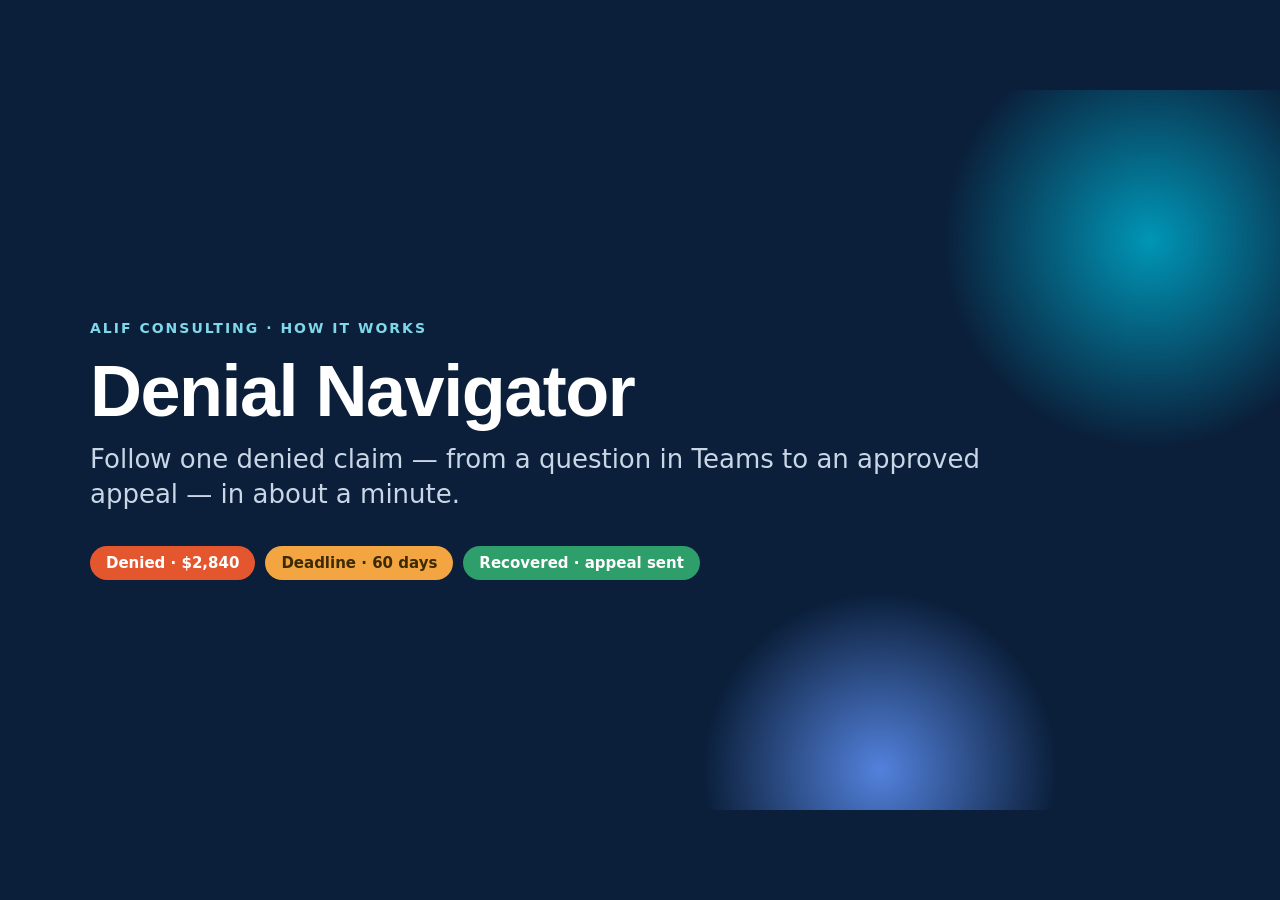
==== poc/video/explainer.html @ 159566ac "Add business test-case runner with Excel log, explainer animation (HTML, MP4, GIF) - scripts/run_tes" ====
<!doctype html>
<html lang="en">
<head>
<meta charset="utf-8">
<meta name="viewport" content="width=device-width, initial-scale=1">
<title>Denial Navigator · How it works</title>
<style>
  :root {
    --navy: #0B1F3A; --blue: #1F4E8C; --teal: #00A3C4; --peri: #5B8DEF;
    --coral: #E4572E; --amber: #F2A541; --green: #2E9E6A; --ink: #1F2933; --slate: #52606D;
    --light: #F3F4F6; --line: #E0E3E7; --tealsoft: #E0F5F9; --greensoft: #E3F3EA;
  }
  * { box-sizing: border-box; margin: 0; padding: 0; }
  html, body { width: 100%; height: 100%; background: #0B1F3A; overflow: hidden; }
  body { display: grid; place-items: center; font-family: Inter, "DM Sans", system-ui, sans-serif; color: var(--ink); }
  #stage { position: relative; width: 1280px; height: 720px; background: #fff; overflow: hidden; transform-origin: center; }
  .abs { position: absolute; }
  .h { font-family: "Inter Display", Inter, sans-serif; }
  .mono { font-family: "JetBrains Mono", ui-monospace, monospace; }

  /* step rail */
  #rail { left: 40px; top: 22px; display: flex; gap: 8px; }
  .step { display: flex; align-items: center; gap: 7px; padding: 6px 12px 6px 6px; border-radius: 999px; background: var(--light);
          color: var(--slate); font-size: 13px; font-weight: 600; }
  .step b { width: 22px; height: 22px; border-radius: 50%; display: grid; place-items: center; background: #fff; color: var(--slate); font-size: 12px; }
  .step.on { background: var(--navy); color: #fff; } .step.on b { background: var(--teal); color: #fff; }
  .step.done { background: var(--tealsoft); color: var(--blue); } .step.done b { background: var(--teal); color: #fff; }
  #brand { right: 40px; top: 26px; font-size: 13px; font-weight: 700; color: var(--navy); letter-spacing: .3px; }
  #brand span { color: var(--teal); }

  /* caption */
  #cap { left: 40px; right: 40px; bottom: 26px; height: 64px; border-radius: 16px; background: var(--navy); color: #fff;
         display: flex; align-items: center; gap: 16px; padding: 0 22px; }
  #capnum { width: 34px; height: 34px; border-radius: 50%; background: var(--teal); display: grid; place-items: center; font-weight: 800; flex: none; }
  #captext { font-size: 21px; font-weight: 600; letter-spacing: -.2px; }
  #captext em { font-style: normal; color: #7FD8EA; }

  /* front door panel (Teams / Copilot) */
  #door { left: 40px; top: 84px; width: 370px; height: 516px; border-radius: 18px; background: #fff; border: 1px solid var(--line);
          box-shadow: 0 10px 30px rgba(11,31,58,.10); overflow: hidden; }
  #doorbar { height: 46px; background: #464EB8; color: #fff; display: flex; align-items: center; gap: 10px; padding: 0 14px; font-weight: 700; font-size: 14px; }
  #doorbar .dot { width: 26px; height: 26px; border-radius: 7px; background: #fff; color: #464EB8; display: grid; place-items: center; font-size: 12px; font-weight: 800; }
  #doortabs { display: flex; gap: 6px; padding: 10px 14px 0; font-size: 12px; font-weight: 600; color: var(--slate); }
  #doortabs span { padding: 4px 10px; border-radius: 999px; background: var(--light); }
  #doortabs span.on { background: var(--tealsoft); color: var(--blue); }
  #doorsub { padding: 8px 14px; font-size: 11px; color: var(--slate); }
  .bubble { position: absolute; max-width: 300px; padding: 10px 13px; border-radius: 14px; font-size: 14px; line-height: 1.4; }
  #ask { right: 14px; top: 132px; background: #464EB8; color: #fff; border-bottom-right-radius: 4px; }
  #thinking { left: 14px; top: 228px; background: var(--light); color: var(--slate); border-bottom-left-radius: 4px; }
  #reply { left: 14px; top: 212px; width: 340px; background: #fff; border: 1px solid var(--line); border-radius: 14px; padding: 0; overflow: hidden;
           box-shadow: 0 6px 18px rgba(11,31,58,.10); }
  #reply .top { background: var(--navy); color: #fff; padding: 10px 13px; font-size: 13px; font-weight: 700; display: flex; justify-content: space-between; }
  #reply .top span { color: #7FD8EA; }
  #reply .body { padding: 10px 13px; font-size: 13px; }
  .row { display: flex; justify-content: space-between; padding: 4px 0; border-bottom: 1px dashed var(--line); }
  .row b { color: var(--navy); }
  .pill { display: inline-block; padding: 3px 9px; border-radius: 999px; font-size: 12px; font-weight: 700; color: #fff; }
  #reply .btns { display: flex; gap: 8px; padding: 10px 13px 13px; }
  .btn { padding: 7px 14px; border-radius: 8px; font-size: 13px; font-weight: 700; }
  #approve { background: var(--green); color: #fff; }
  #openbtn { background: var(--light); color: var(--ink); }
  #approved { left: 14px; top: 470px; width: 340px; background: var(--greensoft); color: #1E7A50; border-radius: 12px; padding: 10px 13px; font-size: 13px; font-weight: 700; }
  #cursor { width: 26px; height: 26px; z-index: 30; }

  /* payer file */
  #payer { left: 140px; top: 470px; display: flex; align-items: center; gap: 10px; }
  #payer .lbl { font-size: 12px; color: var(--slate); font-weight: 600; }

  /* packet */
  #packet { left: 0; top: 0; z-index: 20; display: flex; align-items: center; gap: 8px; padding: 8px 12px; border-radius: 12px; background: #fff;
            border: 2px solid var(--teal); box-shadow: 0 8px 20px rgba(0,163,196,.25); font-size: 13px; font-weight: 700; color: var(--navy); white-space: nowrap; }
  #packet.locked { background: var(--navy); color: #fff; border-color: var(--navy); }

  /* tenant */
  #tenant { left: 440px; top: 84px; width: 800px; height: 516px; border-radius: 22px; border: 2.5px dashed var(--blue); background: rgba(31,78,140,.035); }
  #tenantlbl { left: 462px; top: 70px; padding: 4px 12px; background: #fff; color: var(--blue); font-weight: 800; font-size: 13px; border-radius: 999px;
               border: 1.5px solid var(--blue); display: flex; gap: 6px; align-items: center; letter-spacing: .2px; }
  #gate { left: 412px; top: 300px; width: 58px; height: 58px; border-radius: 50%; background: #fff; border: 3px solid var(--blue); display: grid; place-items: center; z-index: 25; }
  #gatelbl { left: 300px; top: 368px; width: 280px; text-align: center; font-size: 12px; font-weight: 700; color: var(--blue); z-index: 25; }

  .tile { width: 142px; height: 118px; top: 116px; border-radius: 14px; background: #fff; border: 1.5px solid var(--line); padding: 12px; box-shadow: 0 4px 12px rgba(11,31,58,.06); }
  .tile .ic { width: 38px; height: 38px; border-radius: 10px; display: grid; place-items: center; margin-bottom: 8px; }
  .tile .t { font-size: 13px; font-weight: 800; color: var(--navy); line-height: 1.15; }
  .tile .s { font-size: 11px; color: var(--slate); margin-top: 3px; line-height: 1.25; }
  .tile.glow { border-color: var(--teal); box-shadow: 0 0 0 4px rgba(0,163,196,.18), 0 8px 18px rgba(0,163,196,.2); }

  /* work area */
  #checks { left: 480px; top: 304px; width: 470px; }
  .chk { display: flex; gap: 12px; align-items: center; padding: 11px 14px; margin-bottom: 9px; border-radius: 12px; background: #fff; border: 1px solid var(--line); font-size: 15px; }
  .chk .tick { width: 26px; height: 26px; border-radius: 50%; background: var(--green); color: #fff; display: grid; place-items: center; font-weight: 900; font-size: 15px; flex: none; }
  .chk .k { color: var(--slate); font-size: 12px; font-weight: 700; text-transform: uppercase; letter-spacing: .5px; display: block; }
  #verdict { left: 970px; top: 320px; width: 240px; border-radius: 16px; background: var(--navy); color: #fff; padding: 16px; }
  #verdict .k { font-size: 11px; letter-spacing: .6px; text-transform: uppercase; color: #7FD8EA; font-weight: 800; }
  #verdict .v { font-size: 22px; font-weight: 800; margin: 6px 0; }

  .bub { width: 64px; height: 64px; border-radius: 50%; display: grid; place-items: center; color: #fff; font-size: 12px; font-weight: 800; z-index: 5; }
  .rank { left: 520px; width: 560px; height: 40px; border-radius: 10px; display: flex; align-items: center; gap: 12px; padding: 0 14px; font-size: 14px; background: #fff; border: 1px solid var(--line); }
  .rank .n { width: 26px; font-weight: 900; color: var(--slate); }
  .rank .sc { margin-left: auto; font-weight: 900; }
  .rank.top { border: 2px solid var(--coral); background: #FDEDE8; }
  #learnnote { left: 520px; top: 548px; font-size: 13px; color: var(--blue); font-weight: 700; }

  #agent { left: 790px; top: 380px; width: 120px; height: 120px; border-radius: 50%; background: var(--navy); color: #fff; display: grid; place-items: center;
           text-align: center; font-size: 12px; font-weight: 800; z-index: 6; }
  #agent .ring { position: absolute; inset: -10px; border-radius: 50%; border: 3px solid var(--teal); }
  #wires { left: 440px; top: 84px; width: 800px; height: 516px; z-index: 4; overflow: visible; }
  .tool { height: 42px; padding: 0 14px; border-radius: 12px; background: #fff; border: 1.5px solid var(--line); display: flex; align-items: center; gap: 8px;
          font-size: 13px; font-weight: 800; color: var(--navy); z-index: 7; white-space: nowrap; }
  .tool.on { border-color: var(--teal); background: var(--tealsoft); }
  .tool.done { border-color: var(--green); background: var(--greensoft); }
  .res { font-size: 12px; font-weight: 700; color: var(--green); z-index: 7; white-space: nowrap; }

  #loop { left: 520px; top: 270px; width: 300px; height: 300px; }
  .badge { left: 860px; width: 350px; height: 54px; border-radius: 14px; background: #fff; border: 1.5px solid var(--line); display: flex; align-items: center; gap: 12px;
           padding: 0 14px; font-size: 15px; font-weight: 700; color: var(--navy); }
  .badge .ic { width: 32px; height: 32px; border-radius: 9px; display: grid; place-items: center; flex: none; }

  /* title + end cards */
  .card { inset: 0; background: var(--navy); color: #fff; z-index: 50; display: flex; flex-direction: column; justify-content: center; padding: 0 90px; }
  .card .kick { color: #7FD8EA; font-weight: 800; letter-spacing: 2px; font-size: 14px; text-transform: uppercase; }
  .card h1 { font-family: "Inter Display", Inter, sans-serif; font-size: 72px; font-weight: 800; letter-spacing: -1.5px; margin: 14px 0 10px; }
  .card p { font-size: 26px; color: #C9D6E6; max-width: 900px; line-height: 1.35; }
  .card .chips { display: flex; gap: 10px; margin-top: 34px; flex-wrap: wrap; }
  .card .chips span { padding: 8px 16px; border-radius: 999px; font-weight: 700; font-size: 15px; }
  .orb { border-radius: 50%; filter: blur(2px); opacity: .9; }
</style>
</head>
<body>
<div id="stage">
  <!-- step rail -->
  <div id="rail" class="abs"></div>
  <div id="brand" class="abs">DENIAL NAVIGATOR · <span>ALIF CONSULTING</span></div>

  <!-- front door -->
  <div id="door" class="abs">
    <div id="doorbar"><div class="dot">DN</div>Denial Navigator <span style="opacity:.75;font-weight:500">· in Microsoft Teams</span></div>
    <div id="doortabs"><span class="on">Teams / Copilot</span><span>Web app</span></div>
    <div id="doorsub">Front door built with Copilot Studio · same agent in the web app</div>
    <div id="ask" class="bubble"></div>
    <div id="thinking" class="bubble">Checking your claim securely…</div>
    <div id="reply" class="bubble">
      <div class="top">Recommended action <span>PRH-10222</span></div>
      <div class="body">
        <div class="row"><span>Decision</span><span class="pill" style="background:#C0392B">Appeal · level 1</span></div>
        <div class="row"><span>Amount</span><b>$2,840</b></div>
        <div class="row"><span>Why</span><b>Auth AUTH-52611 was on file</b></div>
        <div class="row"><span>Due</span><b style="color:#B9770E">in 60 days</b></div>
        <div class="row" style="border:0"><span>Evidence</span><b>Payer policy §4.2 · letter drafted</b></div>
      </div>
      <div class="btns"><div id="approve" class="btn">Approve</div><div id="openbtn" class="btn">Open claim</div></div>
    </div>
    <div id="approved" class="abs">✓ Approved by Billing lead · appeal sent</div>
  </div>
  <div id="payer" class="abs"><svg width="44" height="54" viewBox="0 0 44 54"><path d="M4 2h24l12 12v36a2 2 0 0 1-2 2H4a2 2 0 0 1-2-2V4a2 2 0 0 1 2-2z" fill="#fff" stroke="#1F4E8C" stroke-width="2.5"/><path d="M28 2v12h12" fill="none" stroke="#1F4E8C" stroke-width="2.5"/><rect x="9" y="24" width="24" height="3" rx="1.5" fill="#00A3C4"/><rect x="9" y="31" width="18" height="3" rx="1.5" fill="#9AA5B1"/><rect x="9" y="38" width="22" height="3" rx="1.5" fill="#9AA5B1"/></svg><div><div style="font-weight:800;color:#0B1F3A;font-size:13px">Payer remittance (835)</div><div class="lbl">Summit Mutual · 2 denials</div></div></div>

  <!-- tenant -->
  <div id="tenant" class="abs"></div>
  <div id="tenantlbl" class="abs"><svg width="16" height="16" viewBox="0 0 24 24"><path d="M6 19a5 5 0 0 1-.6-9.96A7 7 0 0 1 19 8.5 5.25 5.25 0 0 1 18.5 19z" fill="#1F4E8C"/></svg>YOUR AZURE TENANT · your region</div>

  <div id="t1" class="tile abs" style="left:462px"><div class="ic" style="background:#E3F3EA"><svg width="22" height="22" viewBox="0 0 24 24"><path d="M4 6h10M4 12h10M4 18h10" stroke="#2E9E6A" stroke-width="2.5" stroke-linecap="round"/><path d="m16 11 2 2 4-4" stroke="#2E9E6A" stroke-width="2.5" fill="none" stroke-linecap="round"/></svg></div><div class="t">Rules engine</div><div class="s">Codes, edits, deadlines</div></div>
  <div id="t2" class="tile abs" style="left:617px"><div class="ic" style="background:#FDEDE8"><svg width="22" height="22" viewBox="0 0 24 24"><path d="M4 20V10M10 20V4M16 20v-7M22 20H2" stroke="#E4572E" stroke-width="2.5" stroke-linecap="round"/></svg></div><div class="t">Prioritisation</div><div class="s">Learns your own patterns</div></div>
  <div id="t3" class="tile abs" style="left:772px"><div class="ic" style="background:#E8EEFD"><svg width="22" height="22" viewBox="0 0 24 24"><circle cx="10" cy="10" r="6" stroke="#5B8DEF" stroke-width="2.5" fill="none"/><path d="m15 15 6 6" stroke="#5B8DEF" stroke-width="2.5" stroke-linecap="round"/></svg></div><div class="t">Azure AI Search</div><div class="s">Your policy library</div></div>
  <div id="t4" class="tile abs" style="left:927px"><div class="ic" style="background:#E0F5F9"><svg width="22" height="22" viewBox="0 0 24 24"><path d="M12 2l2.2 6.3L20 10l-5.8 1.7L12 18l-2.2-6.3L4 10l5.8-1.7z" fill="#00A3C4"/><circle cx="19" cy="19" r="2.5" fill="#00A3C4"/></svg></div><div class="t">Microsoft Foundry</div><div class="s">AI agent + Azure OpenAI</div></div>
  <div id="t5" class="tile abs" style="left:1082px"><div class="ic" style="background:#E8EDF4"><svg width="22" height="22" viewBox="0 0 24 24"><ellipse cx="12" cy="5" rx="8" ry="3" stroke="#1F4E8C" stroke-width="2.2" fill="none"/><path d="M4 5v14c0 1.7 3.6 3 8 3s8-1.3 8-3V5M4 12c0 1.7 3.6 3 8 3s8-1.3 8-3" stroke="#1F4E8C" stroke-width="2.2" fill="none"/></svg></div><div class="t">Secure data</div><div class="s">Encrypted at rest</div></div>

  <div id="gate" class="abs"><svg width="30" height="30" viewBox="0 0 24 24"><path d="M12 2 4 5v6c0 5 3.4 9.4 8 11 4.6-1.6 8-6 8-11V5z" fill="#1F4E8C"/><path d="m8.5 12 2.5 2.5 4.5-5" stroke="#fff" stroke-width="2.4" fill="none" stroke-linecap="round"/></svg></div>
  <div id="gatelbl" class="abs">Entra ID sign-in · encrypted in transit</div>

  <!-- packet -->
  <div id="packet" class="abs"><span id="pkicon"></span><span id="pktext"></span></div>

  <!-- check scene -->
  <div id="checks" class="abs">
    <div class="chk" id="c1"><div class="tick">✓</div><div><span class="k">Denial code</span>CO-197 · prior authorisation missing on claim</div></div>
    <div class="chk" id="c2"><div class="tick">✓</div><div><span class="k">Patient record</span>Authorisation AUTH-52611 found, approved before visit</div></div>
    <div class="chk" id="c3"><div class="tick">✓</div><div><span class="k">Payer rule</span>Appeal allowed · 60 days from denial</div></div>
  </div>
  <div id="verdict" class="abs"><div class="k">Rules decide</div><div class="v">Appeal, don't write off</div><div style="font-size:13px;color:#C9D6E6">Facts come from codes, records and payer rules — not guesses.</div></div>

  <!-- prioritise scene -->
  <div id="bubs"></div>
  <div id="ranks"></div>
  <div id="learnnote" class="abs">↻ Learns from your own resolved claims · never used to train public AI</div>

  <!-- agent scene -->
  <svg id="wires" class="abs"></svg>
  <div id="agent" class="abs"><div class="ring" id="ring"></div>AI agent<br><span style="color:#7FD8EA;font-size:11px">Microsoft Foundry</span></div>
  <div id="tools"></div>

  <!-- respond scene: audit -->
  <div id="audit" class="abs" style="left:520px;top:290px;width:640px;border-radius:16px;background:#fff;border:1.5px solid #E0E3E7;padding:18px 20px;box-shadow:0 8px 22px rgba(11,31,58,.08)">
    <div style="font-size:12px;font-weight:800;letter-spacing:.6px;color:#00A3C4;text-transform:uppercase">Audit trail · saved encrypted in your tenant</div>
    <div class="mono" style="font-size:13px;line-height:1.9;margin-top:8px;color:#1F2933">
      <div><b style="color:#1F4E8C">14:41:02</b>  Billing lead asked about PRH-10222 (signed in with Entra ID)</div>
      <div><b style="color:#1F4E8C">14:41:03</b>  Rules: CO-197 · auth on file · 60-day appeal window</div>
      <div><b style="color:#1F4E8C">14:41:05</b>  Agent tools: claim · authorisation · policy §4.2 · deadline · letter</div>
      <div><b style="color:#2E9E6A">14:41:31</b>  Appeal approved by Billing lead · letter sent</div>
    </div>
  </div>

  <!-- learn scene -->
  <svg id="loop" class="abs" viewBox="0 0 300 300"></svg>
  <div id="badges"></div>

  <!-- caption -->
  <div id="cap" class="abs"><div id="capnum">1</div><div id="captext"></div></div>

  <!-- cursor -->
  <svg id="cursor" class="abs" viewBox="0 0 24 24"><path d="M4 2l15 9-6.5 1.5L16 20l-3 1.5-3.5-7.5L4 19z" fill="#0B1F3A" stroke="#fff" stroke-width="1.4"/></svg>

  <!-- title + end -->
  <div id="title" class="card abs">
    <div class="orb abs" style="width:420px;height:420px;right:-80px;top:-60px;background:radial-gradient(circle,#00A3C4 0%,rgba(0,163,196,0) 70%)"></div>
    <div class="orb abs" style="width:360px;height:360px;right:220px;bottom:-140px;background:radial-gradient(circle,#5B8DEF 0%,rgba(91,141,239,0) 70%)"></div>
    <div class="kick">Alif Consulting · How it works</div>
    <h1>Denial Navigator</h1>
    <p>Follow one denied claim — from a question in Teams to an approved appeal — in about a minute.</p>
    <div class="chips"><span style="background:#E4572E">Denied · $2,840</span><span style="background:#F2A541;color:#3d2a00">Deadline · 60 days</span><span style="background:#2E9E6A">Recovered · appeal sent</span></div>
  </div>
  <div id="end" class="card abs">
    <div class="orb abs" style="width:480px;height:480px;left:-120px;bottom:-200px;background:radial-gradient(circle,#00A3C4 0%,rgba(0,163,196,0) 70%)"></div>
    <div class="kick">Denial Navigator</div>
    <h1 style="font-size:58px">From denied claim to the right decision, in minutes.</h1>
    <p>Rules check the facts · prioritisation ranks the dollars · the AI agent explains and drafts · your people approve.</p>
    <div class="chips"><span style="background:#1F4E8C">Runs in your Azure tenant</span><span style="background:#1F4E8C">Encrypted end to end</span><span style="background:#1F4E8C">Never trains public AI</span><span style="background:#2E9E6A">People approve every action</span></div>
    <p style="margin-top:40px;font-size:18px;color:#7FD8EA;font-weight:700">Alif Consulting · Live demo available</p>
  </div>
</div>

<script>
const $ = (id) => document.getElementById(id);
const clamp = (x, a = 0, b = 1) => Math.min(b, Math.max(a, x));
const ease = (x) => (x < .5 ? 4 * x * x * x : 1 - Math.pow(-2 * x + 2, 3) / 2);
const pr = (t, a, b) => ease(clamp((t - a) / (b - a)));
const lerp = (a, b, k) => a + (b - a) * k;
const fade = (t, a, b, d = .5) => clamp(pr(t, a, a + d) * (b == null ? 1 : 1 - pr(t, b, b + d)));
const set = (el, o, x = 0, y = 0, s = 1) => { el.style.opacity = o; el.style.transform = `translate(${x}px,${y}px) scale(${s})`; el.style.visibility = o < .01 ? "hidden" : "visible"; };
const T = 74;

const STEPS = ["Ask", "Secure", "Check", "Prioritise", "Decide", "Respond", "Learn"];
$("rail").innerHTML = STEPS.map((s, i) => `<div class="step" id="st${i}"><b>${i + 1}</b>${s}</div>`).join("");

// scene windows [start, end]
const S = { title: [0, 5.5], ask: [5.5, 15], secure: [15, 24], check: [24, 33], prio: [33, 42], decide: [42, 55], respond: [55, 65], learn: [65, 70], end: [70, T] };
const CAPS = [
  [S.ask[0], 1, "A biller asks in <em>Teams</em> — and the payer's remittance file arrives."],
  [S.secure[0], 2, "Everything enters <em>your own Azure tenant</em>: signed in with Entra ID, encrypted on the way."],
  [S.check[0], 3, "The <em>rules engine</em> checks the facts: codes, the patient record, the payer's rules."],
  [S.prio[0], 4, "<em>Prioritisation</em> ranks every open denial by dollars at stake and days left."],
  [S.decide[0], 5, "The <em>AI agent</em> in Microsoft Foundry picks the right tools — and shows its evidence."],
  [S.respond[0], 6, "The answer lands back in <em>Teams</em>. A person approves with one click."],
  [S.learn[0], 7, "Every approval <em>teaches it your patterns</em> — inside your tenant, never public AI."],
];

// prioritise bubbles
const BUB = [["$380", "#F2A541"], ["$95", "#2E9E6A"], ["$2,840", "#E4572E"], ["$1,800", "#F2A541"], ["$240", "#2E9E6A"], ["$110", "#2E9E6A"], ["$2,450", "#E4572E"]];
$("bubs").innerHTML = BUB.map((b, i) => `<div class="bub abs" id="b${i}" style="background:${b[1]}">${b[0]}</div>`).join("");
const RANKS = [["PRH-10222", "Prior auth · Summit Mutual", "$2,840", "60 days", 96, "#E4572E"], ["PRH-10079", "Prior auth · Summit Mutual", "$2,450", "21 days", 94, "#E4572E"],
               ["PRH-10224", "Medical necessity · Medicare", "$1,800", "1 year", 88, "#F2A541"], ["PRH-10223", "Coding fix · Summit Mutual", "$380", "5 days", 81, "#F2A541"]];
$("ranks").innerHTML = RANKS.map((r, i) => `<div class="rank abs ${i ? "" : "top"}" id="r${i}" style="top:${300 + i * 50}px"><span class="n">${i + 1}</span><b class="mono" style="font-size:13px">${r[0]}</b><span style="color:#52606D">${r[1]}</span><b>${r[2]}</b><span style="color:#52606D">· ${r[3]}</span><span class="sc" style="color:${r[5]}">${r[4]}</span></div>`).join("");

// agent tools (positions in stage coords)
const TOOLS = [["Look up claim", "Claim + payer found", 520, 300, "#1F4E8C"], ["Check authorisation", "AUTH-52611 on file", 1000, 300, "#2E9E6A"],
               ["Search payer policy", "Policy §4.2 cited", 500, 520, "#5B8DEF"], ["Compute deadline", "Due in 60 days", 1010, 520, "#F2A541"],
               ["Draft appeal letter", "Letter ready for review", 760, 552, "#00A3C4"]];
$("tools").innerHTML = TOOLS.map((t, i) => `<div class="tool abs" id="tl${i}" style="left:${t[2]}px;top:${t[3]}px"><span style="width:10px;height:10px;border-radius:3px;background:${t[4]}"></span>${t[0]}</div><div class="res abs" id="rs${i}" style="left:${t[2] + 6}px;top:${t[3] + 46}px">✓ ${t[1]}</div>`).join("");

// learn badges
const BADGES = [["Data stays in your Azure tenant", "#E0F5F9", "#00A3C4", "M6 19a5 5 0 0 1-.6-9.96A7 7 0 0 1 19 8.5 5.25 5.25 0 0 1 18.5 19z"],
                ["Encrypted in transit and at rest", "#E8EDF4", "#1F4E8C", "M7 10V7a5 5 0 0 1 10 0v3M5 10h14v11H5z"],
                ["Never used to train public AI", "#FDEDE8", "#E4572E", "M4 4l16 16M12 3a9 9 0 1 0 0 18 9 9 0 0 0 0-18z"],
                ["People approve every action", "#E3F3EA", "#2E9E6A", "m5 12 4 4 10-10"]];
$("badges").innerHTML = BADGES.map((b, i) => `<div class="badge abs" id="bd${i}" style="top:${282 + i * 66}px"><div class="ic" style="background:${b[1]}"><svg width="18" height="18" viewBox="0 0 24 24"><path d="${b[3]}" stroke="${b[2]}" stroke-width="2.4" fill="none" stroke-linecap="round" stroke-linejoin="round"/></svg></div>${b[0]}</div>`).join("");

const ASK = "Why was claim PRH-10222 denied, and what should I do?";
const PLAIN = "PRH-10222 · CO-197 · $2,840";
const LOCKSVG = '<svg width="16" height="16" viewBox="0 0 24 24"><path d="M7 10V7a5 5 0 0 1 10 0v3" stroke="currentColor" stroke-width="2.4" fill="none"/><rect x="5" y="10" width="14" height="11" rx="2" fill="currentColor"/></svg>';
const DOCSVG = '<svg width="16" height="16" viewBox="0 0 24 24"><path d="M6 2h9l5 5v15H6z" fill="none" stroke="currentColor" stroke-width="2.2"/></svg>';
const CIPH = "a9F3x7Qk2Zp0Lm8Rt4Wv6Yb1Hc5Nd0J";
const scramble = (s, k, seed) => s.split("").map((c, i) => (c === " " || c === "·") ? c : (((i * 7 + seed) % 11) / 11 < k ? CIPH[(i * 7 + seed * 3) % CIPH.length] : c)).join("");

function render(t) {
  // title / end cards
  set($("title"), 1 - pr(t, S.title[1] - .6, S.title[1]));
  set($("end"), pr(t, S.end[0], S.end[0] + .8));

  // step rail + caption
  const cur = CAPS.filter((c) => t >= c[0]).pop();
  STEPS.forEach((_, i) => { const el = $("st" + i); el.className = "step" + (cur && cur[1] - 1 === i ? " on" : cur && cur[1] - 1 > i ? " done" : ""); });
  set($("rail"), fade(t, 5.4, S.end[0] - .2));
  set($("brand"), fade(t, 5.4, S.end[0] - .2));
  if (cur) {
    const k = fade(t, cur[0], null, .4);
    set($("cap"), fade(t, 5.5, S.end[0] - .2), 0, (1 - k) * 8);
    $("capnum").textContent = cur[1]; $("captext").innerHTML = cur[2];
    $("captext").style.opacity = k;
  } else set($("cap"), 0);

  // front door
  set($("door"), fade(t, 5.6, S.end[0] - .2), lerp(-40, 0, pr(t, 5.6, 6.4)));
  const typed = Math.floor(ASK.length * pr(t, 6.6, 9.6));
  $("ask").textContent = ASK.slice(0, typed) + (typed < ASK.length && t > 6.6 ? "▍" : "");
  set($("ask"), fade(t, 6.5, null, .3));
  set($("thinking"), fade(t, 10.2, S.respond[0] + .4));
  $("thinking").textContent = "Checking your claim securely" + ".".repeat(1 + Math.floor(t * 2) % 3);
  set($("payer"), fade(t, 10.4, 14.2), lerp(620, 430, pr(t, 10.4, 12.2)), lerp(-180, -160, pr(t, 10.4, 12.2)));

  // tenant + gate
  const tk = pr(t, S.secure[0], S.secure[0] + 1.4);
  set($("tenant"), fade(t, S.secure[0], S.end[0] - .2), 0, 0, lerp(.94, 1, tk));
  set($("tenantlbl"), fade(t, S.secure[0] + .4, S.end[0] - .2));
  set($("gate"), fade(t, S.secure[0] + .6, S.check[0] + 1), 0, 0, lerp(.6, 1, pr(t, S.secure[0] + .6, S.secure[0] + 1.2)));
  set($("gatelbl"), fade(t, S.secure[0] + .9, S.check[0] + 1));
  [1, 2, 3, 4, 5].forEach((i) => {
    const el = $("t" + i);
    set(el, fade(t, S.secure[0] + 1 + i * .25, S.end[0] - .2), 0, lerp(16, 0, pr(t, S.secure[0] + 1 + i * .25, S.secure[0] + 1.6 + i * .25)));
    const glow = (i === 1 && t > S.check[0] && t < S.prio[0]) || (i === 2 && t > S.prio[0] && t < S.decide[0]) || ((i === 3 || i === 4) && t > S.decide[0] && t < S.respond[0])
      || (i === 5 && t > S.secure[0] + 6 && t < S.check[0]) || (i === 4 && t > S.respond[0] && t < S.respond[0] + 1.5) || (i === 2 && t > S.learn[0] && t < S.end[0]);
    el.classList.toggle("glow", !!glow);
  });

  // packet path: chat → gate (scramble/lock) → secure data → rules → … → back to chat
  const path = [[S.ask[0] + 4.6, 60, 372], [S.secure[0] + 1.5, 60, 372], [S.secure[0] + 3.2, 330, 312], [S.secure[0] + 5.6, 470, 312],
                [S.secure[0] + 7.4, 1090, 250], [S.check[0] + .4, 470, 250], [S.prio[0] - 1, 470, 250], [S.prio[0] + .3, 625, 250],
                [S.decide[0] - .8, 625, 250], [S.decide[0] + .5, 745, 420]];
  let px = path[0][1], py = path[0][2];
  for (let i = 1; i < path.length; i++) {
    if (t >= path[i - 1][0]) { const k = pr(t, path[i - 1][0], path[i][0]); px = lerp(path[i - 1][1], path[i][1], k); py = lerp(path[i - 1][2], path[i][2], k); }
  }
  set($("packet"), fade(t, S.ask[0] + 4.6, S.decide[0] + .3, .4), px, py, lerp(1, .6, pr(t, S.decide[0] - .2, S.decide[0] + .6)));
  const enc = clamp((t - (S.secure[0] + 2.2)) / 1.2) * (1 - clamp((t - (S.secure[0] + 6.6)) / .8));
  const locked = t > S.secure[0] + 3.2 && t < S.secure[0] + 7.2;
  $("packet").classList.toggle("locked", locked);
  $("pkicon").innerHTML = locked ? LOCKSVG : DOCSVG;
  $("pktext").textContent = locked ? scramble(PLAIN, Math.max(enc, .9), Math.floor(t * 12)) : scramble(PLAIN, enc, Math.floor(t * 12));
  if (locked && t > S.secure[0] + 4.6) $("pktext").textContent = "Encrypted · " + scramble(PLAIN.slice(0, 12), 1, Math.floor(t * 12));

  // check scene
  ["c1", "c2", "c3"].forEach((id, i) => set($(id), fade(t, S.check[0] + 1 + i * 1.6, S.prio[0] - .3), lerp(-20, 0, pr(t, S.check[0] + 1 + i * 1.6, S.check[0] + 1.6 + i * 1.6))));
  set($("verdict"), fade(t, S.check[0] + 6, S.prio[0] - .3), 0, lerp(14, 0, pr(t, S.check[0] + 6, S.check[0] + 6.6)));

  // prioritise scene
  BUB.forEach((_, i) => {
    const sx = 480 + (i * 97) % 640, sy = 280 + (i * 53) % 190;
    const k = pr(t, S.prio[0] + 2.4, S.prio[0] + 3.4);
    const wob = Math.sin(t * 2 + i) * 6 * (1 - k);
    const el = $("b" + i); el.style.left = "0px"; el.style.top = "0px";
    set(el, fade(t, S.prio[0] + .3 + i * .12, S.prio[0] + 3.1, .3), lerp(sx, 760, k), lerp(sy + wob, 330, k), lerp(1, .3, k));
  });
  RANKS.forEach((_, i) => set($("r" + i), fade(t, S.prio[0] + 3.4 + i * .35, S.decide[0] - .3), lerp(30, 0, pr(t, S.prio[0] + 3.4 + i * .35, S.prio[0] + 4 + i * .35))));
  set($("learnnote"), fade(t, S.prio[0] + 5.8, S.decide[0] - .3));

  // decide scene: agent + tools + wires
  const ak = fade(t, S.decide[0] + .3, S.respond[0] - .3);
  set($("agent"), ak, 0, 0, lerp(.7, 1, pr(t, S.decide[0] + .3, S.decide[0] + 1)));
  $("ring").style.transform = `scale(${1 + .12 * Math.sin(t * 5)})`; $("ring").style.opacity = .4 + .4 * Math.abs(Math.sin(t * 2.5));
  let wires = "";
  TOOLS.forEach((tl, i) => {
    const t0 = S.decide[0] + 2 + i * 1.9;
    const el = $("tl" + i);
    set(el, fade(t, S.decide[0] + 1 + i * .15, S.respond[0] - .3));
    el.className = "tool abs" + (t > t0 + 1.2 ? " done" : t > t0 ? " on" : "");
    set($("rs" + i), fade(t, t0 + 1.2, S.respond[0] - .3));
    const k = pr(t, t0, t0 + .8);
    if (k > 0 && t < S.respond[0] - .2) {
      const ax = 850 - 440, ay = 440 - 84, tx = tl[2] + 80 - 440, ty = tl[3] + 21 - 84;
      const ex = lerp(ax, tx, k), ey = lerp(ay, ty, k);
      const col = t > t0 + 1.2 ? "#2E9E6A" : "#00A3C4";
      wires += `<line x1="${ax}" y1="${ay}" x2="${ex}" y2="${ey}" stroke="${col}" stroke-width="3" stroke-dasharray="7 6" stroke-dashoffset="${-t * 30}" opacity="${ak}"/>`;
      if (t < t0 + 1.2) wires += `<circle cx="${ex}" cy="${ey}" r="6" fill="${col}" opacity="${ak}"/>`;
    }
  });
  $("wires").innerHTML = wires;

  // respond scene
  set($("reply"), fade(t, S.respond[0] + .5, S.end[0] - .2), 0, lerp(24, 0, pr(t, S.respond[0] + .5, S.respond[0] + 1.2)));
  const cx = lerp(330, 92, pr(t, S.respond[0] + 3, S.respond[0] + 4.6)), cy = lerp(640, 508, pr(t, S.respond[0] + 3, S.respond[0] + 4.6));
  set($("cursor"), fade(t, S.respond[0] + 3, S.respond[0] + 7), cx, cy, t > S.respond[0] + 4.8 && t < S.respond[0] + 5.1 ? .85 : 1);
  $("cursor").style.left = "0px"; $("cursor").style.top = "0px";
  $("approve").style.boxShadow = t > S.respond[0] + 4.8 && t < S.respond[0] + 5.6 ? "0 0 0 5px rgba(46,158,106,.35)" : "none";
  set($("approved"), fade(t, S.respond[0] + 5.2, S.end[0] - .2), 0, lerp(10, 0, pr(t, S.respond[0] + 5.2, S.respond[0] + 5.8)));

  set($("audit"), fade(t, S.respond[0] + 1.2, S.learn[0] - .2), 0, lerp(16, 0, pr(t, S.respond[0] + 1.2, S.respond[0] + 1.9)));

  // learn scene
  const lk = fade(t, S.learn[0] + .2, S.end[0] - .2);
  const sweep = pr(t, S.learn[0] + .2, S.learn[0] + 2.4) * 300;
  $("loop").innerHTML = `<circle cx="150" cy="150" r="108" fill="none" stroke="#E0E3E7" stroke-width="14"/>
    <circle cx="150" cy="150" r="108" fill="none" stroke="#00A3C4" stroke-width="14" stroke-linecap="round" stroke-dasharray="${sweep * 2.26} 999" transform="rotate(-90 150 150)"/>
    <text x="150" y="140" text-anchor="middle" font-family="Inter Display, Inter" font-weight="800" font-size="22" fill="#0B1F3A">Approve</text>
    <text x="150" y="168" text-anchor="middle" font-family="Inter" font-weight="700" font-size="15" fill="#52606D">→ learn → better</text>
    <text x="150" y="190" text-anchor="middle" font-family="Inter" font-weight="700" font-size="15" fill="#52606D">priorities next time</text>`;
  set($("loop"), lk);
  BADGES.forEach((_, i) => set($("bd" + i), fade(t, S.learn[0] + .6 + i * .5, S.end[0] - .2), lerp(24, 0, pr(t, S.learn[0] + .6 + i * .5, S.learn[0] + 1.2 + i * .5))));
}

window.seek = (ms) => render(ms / 1000);
window.DURATION = T;

// live playback (looping) unless captured frame-by-frame
if (!location.search.includes("capture")) {
  const fit = () => { const s = Math.min(innerWidth / 1280, innerHeight / 720); $("stage").style.transform = `scale(${s})`; };
  addEventListener("resize", fit); fit();
  const start = performance.now();
  const loop = (now) => { render(((now - start) / 1000) % T); requestAnimationFrame(loop); };
  requestAnimationFrame(loop);
} else render(0);
</script>
</body>
</html>
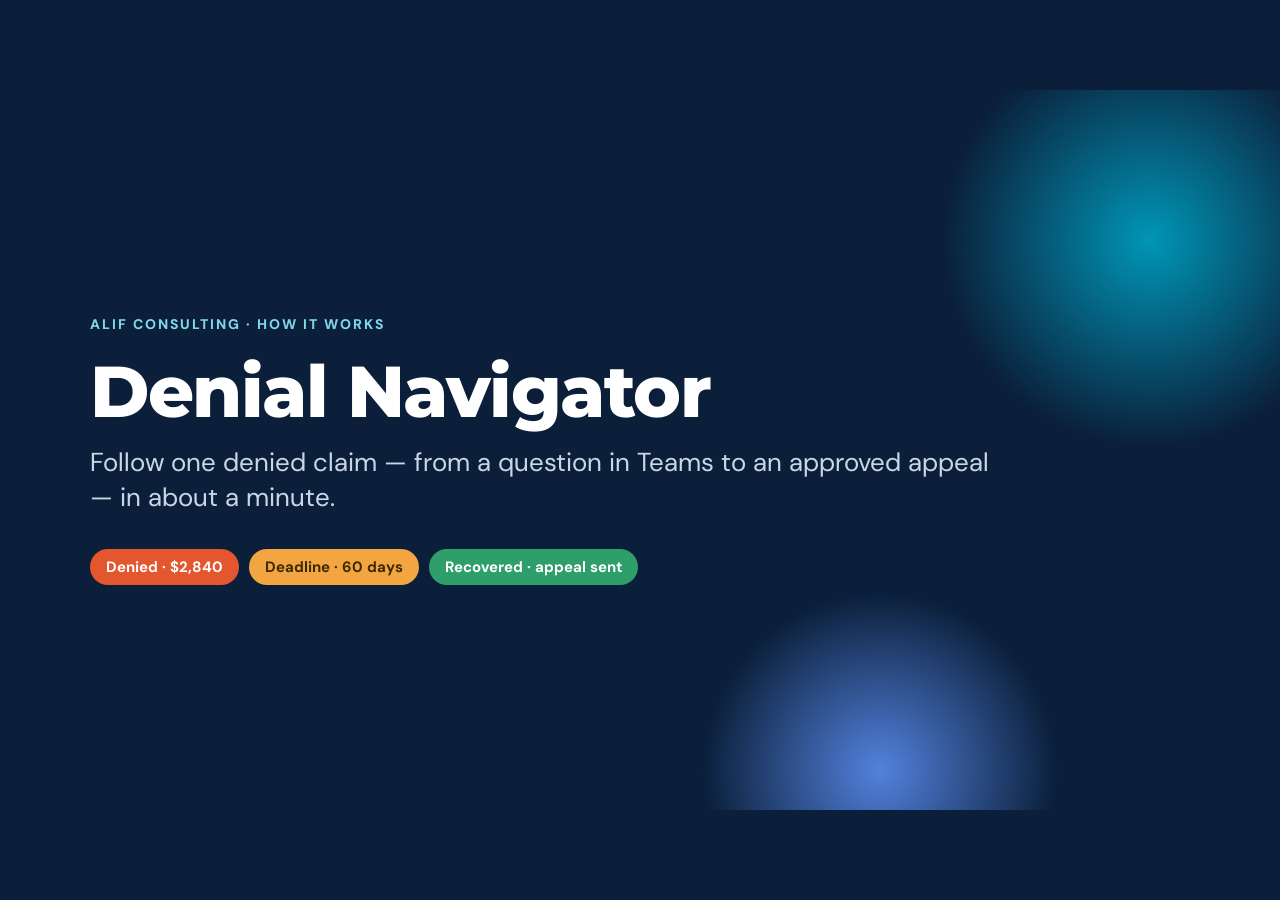
==== commit 36c5b155: "Use the Alif deck fonts across the app, explainer, video and test log Anthropic Serif/Sans/Mono firs" ====
--- a/poc/video/explainer.html
+++ b/poc/video/explainer.html
@@ -4,6 +4,9 @@
 <meta charset="utf-8">
 <meta name="viewport" content="width=device-width, initial-scale=1">
 <title>Denial Navigator · How it works</title>
+<link rel="preconnect" href="https://fonts.googleapis.com">
+<link rel="preconnect" href="https://fonts.gstatic.com" crossorigin>
+<link rel="stylesheet" href="https://fonts.googleapis.com/css2?family=DM+Sans:opsz,wght@9..40,400;9..40,500;9..40,600;9..40,700;9..40,800&family=Montserrat:wght@600;700;800&display=swap">
 <style>
   :root {
     --navy: #0B1F3A; --blue: #1F4E8C; --teal: #00A3C4; --peri: #5B8DEF;
@@ -12,11 +15,11 @@
   }
   * { box-sizing: border-box; margin: 0; padding: 0; }
   html, body { width: 100%; height: 100%; background: #0B1F3A; overflow: hidden; }
-  body { display: grid; place-items: center; font-family: Inter, "DM Sans", system-ui, sans-serif; color: var(--ink); }
+  body { display: grid; place-items: center; font-family: "Anthropic Sans Text", "Anthropic Sans Web", "DM Sans", system-ui, -apple-system, "Segoe UI", sans-serif; color: var(--ink); }
   #stage { position: relative; width: 1280px; height: 720px; background: #fff; overflow: hidden; transform-origin: center; }
   .abs { position: absolute; }
-  .h { font-family: "Inter Display", Inter, sans-serif; }
-  .mono { font-family: "JetBrains Mono", ui-monospace, monospace; }
+  .h { font-family: "Anthropic Serif Display", "Anthropic Serif Web", "Montserrat", Georgia, serif; }
+  .mono { font-family: "Anthropic Mono", "Anthropic Mono Web", ui-monospace, SFMono-Regular, Menlo, monospace; }
 
   /* step rail */
   #rail { left: 40px; top: 22px; display: flex; gap: 8px; }
@@ -118,7 +121,7 @@
   /* title + end cards */
   .card { inset: 0; background: var(--navy); color: #fff; z-index: 50; display: flex; flex-direction: column; justify-content: center; padding: 0 90px; }
   .card .kick { color: #7FD8EA; font-weight: 800; letter-spacing: 2px; font-size: 14px; text-transform: uppercase; }
-  .card h1 { font-family: "Inter Display", Inter, sans-serif; font-size: 72px; font-weight: 800; letter-spacing: -1.5px; margin: 14px 0 10px; }
+  .card h1 { font-family: "Anthropic Serif Display", "Anthropic Serif Web", "Montserrat", Georgia, serif; font-size: 72px; font-weight: 800; letter-spacing: -1.5px; margin: 14px 0 10px; }
   .card p { font-size: 26px; color: #C9D6E6; max-width: 900px; line-height: 1.35; }
   .card .chips { display: flex; gap: 10px; margin-top: 34px; flex-wrap: wrap; }
   .card .chips span { padding: 8px 16px; border-radius: 999px; font-weight: 700; font-size: 15px; }
@@ -387,9 +390,9 @@
   const sweep = pr(t, S.learn[0] + .2, S.learn[0] + 2.4) * 300;
   $("loop").innerHTML = `<circle cx="150" cy="150" r="108" fill="none" stroke="#E0E3E7" stroke-width="14"/>
     <circle cx="150" cy="150" r="108" fill="none" stroke="#00A3C4" stroke-width="14" stroke-linecap="round" stroke-dasharray="${sweep * 2.26} 999" transform="rotate(-90 150 150)"/>
-    <text x="150" y="140" text-anchor="middle" font-family="Inter Display, Inter" font-weight="800" font-size="22" fill="#0B1F3A">Approve</text>
-    <text x="150" y="168" text-anchor="middle" font-family="Inter" font-weight="700" font-size="15" fill="#52606D">→ learn → better</text>
-    <text x="150" y="190" text-anchor="middle" font-family="Inter" font-weight="700" font-size="15" fill="#52606D">priorities next time</text>`;
+    <text x="150" y="140" text-anchor="middle" font-family="Anthropic Serif Display, Anthropic Serif Web, Montserrat, serif" font-weight="800" font-size="22" fill="#0B1F3A">Approve</text>
+    <text x="150" y="168" text-anchor="middle" font-family="Anthropic Sans Text, Anthropic Sans Web, DM Sans, sans-serif" font-weight="700" font-size="15" fill="#52606D">→ learn → better</text>
+    <text x="150" y="190" text-anchor="middle" font-family="Anthropic Sans Text, Anthropic Sans Web, DM Sans, sans-serif" font-weight="700" font-size="15" fill="#52606D">priorities next time</text>`;
   set($("loop"), lk);
   BADGES.forEach((_, i) => set($("bd" + i), fade(t, S.learn[0] + .6 + i * .5, S.end[0] - .2), lerp(24, 0, pr(t, S.learn[0] + .6 + i * .5, S.learn[0] + 1.2 + i * .5))));
 }
